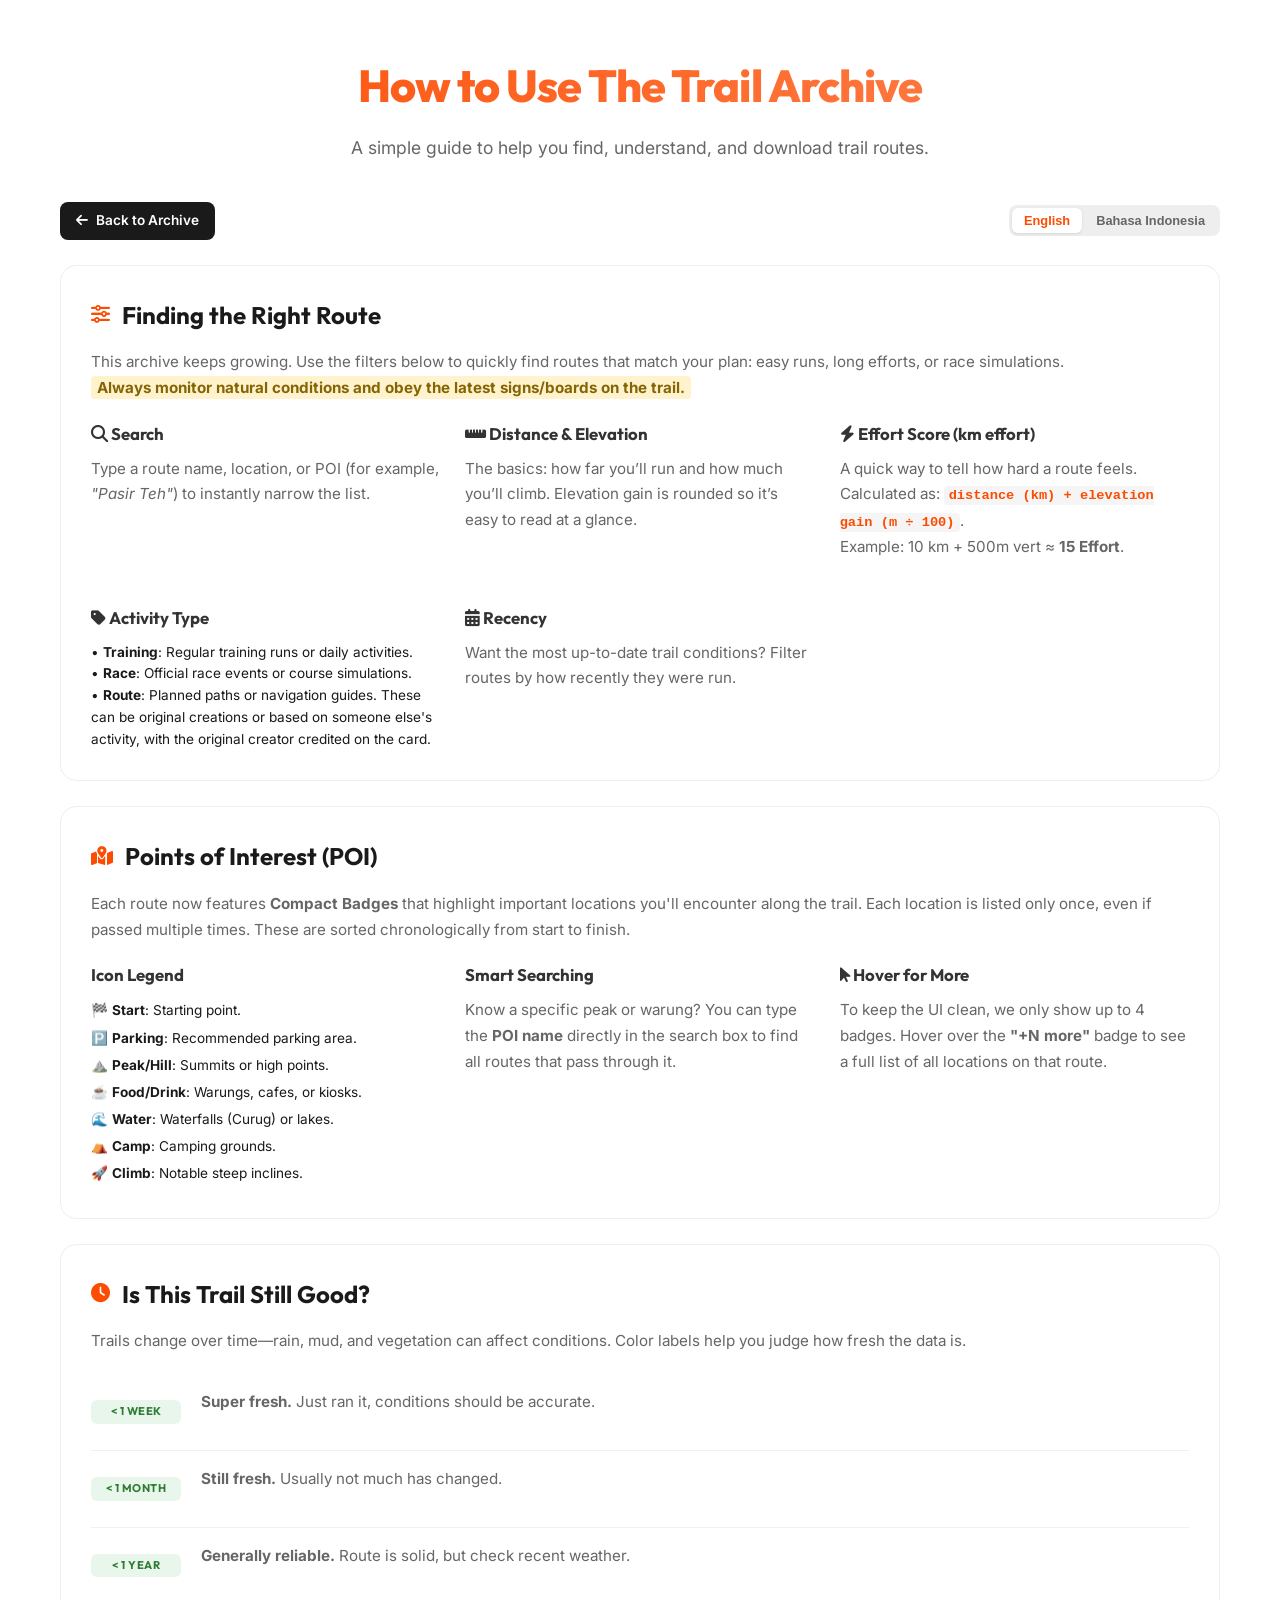
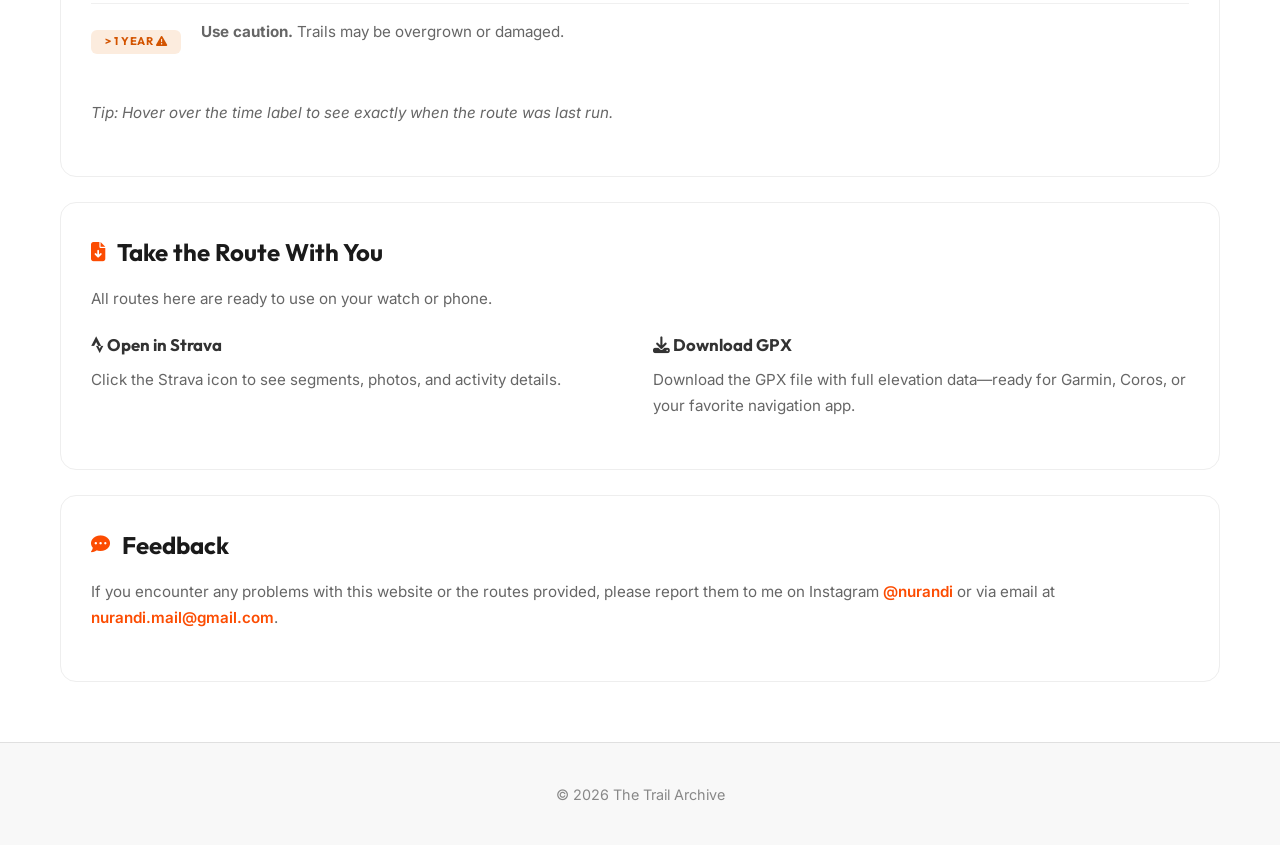
==== help.html @ 151edce0 "Docs: Clarify Route authorship and original creator credit in help guide" ====
<!DOCTYPE html>
<html>

<head>
    <meta charset="UTF-8">
    <meta name="viewport" content="width=device-width, initial-scale=1.0">
    <meta name="description" content="Help guide and documentation for The Trail Archive features">
    <title>Help Guide - The Trail Archive</title>
    <link rel="stylesheet" href="https://cdnjs.cloudflare.com/ajax/libs/font-awesome/6.5.1/css/all.min.css">
    <link rel="stylesheet" href="styles.css?v=1.4">
    <style>
        .help-section {
            background: white;
            border-radius: 16px;
            padding: 30px;
            margin-bottom: 25px;
            border: 1px solid var(--border-color);
        }

        .help-section h2 {
            font-family: 'Outfit', sans-serif;
            font-size: 1.5rem;
            margin-bottom: 15px;
            color: var(--text-main);
            display: flex;
            align-items: center;
            gap: 12px;
        }

        .help-section h2 i {
            color: var(--primary-color);
            font-size: 1.2rem;
        }

        .help-section p {
            margin-bottom: 20px;
            color: var(--text-muted);
            line-height: 1.7;
            font-size: 0.95rem;
        }

        .feature-grid {
            display: grid;
            grid-template-columns: repeat(auto-fit, minmax(280px, 1fr));
            gap: 25px;
            margin-top: 10px;
        }

        .feature-card {
            padding: 0;
            background: transparent;
            border: none;
        }

        .feature-card h3 {
            font-family: 'Outfit', sans-serif;
            font-size: 1.05rem;
            margin-bottom: 8px;
            color: #333;
            display: flex;
            align-items: center;
            gap: 8px;
        }

        /* Mobile specific adjustments */
        @media (max-width: 600px) {
            .help-section {
                padding: 20px;
                border-radius: 12px;
            }

            .help-section h2 {
                font-size: 1.3rem;
            }

            .feature-grid {
                grid-template-columns: 1fr;
                gap: 20px;
            }

            .feature-card {
                padding-bottom: 15px;
                border-bottom: 1px solid #f0f0f0;
            }

            .feature-card:last-child {
                border-bottom: none;
            }

            header h1 {
                font-size: 1.8rem;
            }
        }

        .help-nav {
            margin-bottom: 25px;
            display: flex;
            justify-content: space-between;
            align-items: center;
            flex-wrap: wrap;
            gap: 15px;
        }

        .btn-back {
            display: inline-flex;
            align-items: center;
            gap: 8px;
            padding: 8px 16px;
            background: var(--text-main);
            color: white;
            text-decoration: none;
            border-radius: 8px;
            font-weight: 600;
            font-size: 0.85rem;
            transition: var(--transition);
        }

        .btn-back:hover {
            transform: translateX(-3px);
            background: #000;
        }

        .lang-switcher {
            display: flex;
            background: #eee;
            padding: 3px;
            border-radius: 8px;
            gap: 2px;
        }

        .lang-btn {
            padding: 5px 12px;
            border: none;
            background: none;
            cursor: pointer;
            border-radius: 6px;
            font-weight: 600;
            font-size: 0.8rem;
            color: #666;
            transition: var(--transition);
        }

        .lang-btn.active {
            background: white;
            color: var(--primary-color);
            box-shadow: 0 1px 3px rgba(0, 0, 0, 0.1);
        }

        .time-bucket-list {
            list-style: none;
            margin-top: 10px;
        }

        .time-bucket-item {
            display: flex;
            align-items: flex-start;
            flex-direction: column;
            gap: 8px;
            padding: 15px 0;
            border-bottom: 1px solid #f0f0f0;
        }

        @media (min-width: 601px) {
            .time-bucket-item {
                flex-direction: row;
                align-items: center;
                gap: 20px;
            }
        }

        .time-bucket-item:last-child {
            border-bottom: none;
        }

        .bucket-pill {
            min-width: 90px;
            text-align: center;
            font-family: 'Outfit', sans-serif;
            font-weight: 700;
            font-size: 0.7rem;
            padding: 3px 10px;
            border-radius: 6px;
            text-transform: uppercase;
            letter-spacing: 0.5px;
        }

        .bucket-green {
            background-color: rgba(40, 167, 69, 0.1);
            color: #2e7d32;
        }

        .bucket-warning {
            background-color: rgba(230, 126, 34, 0.15);
            color: #d35400;
        }

        code {
            background: #f5f5f5;
            padding: 2px 5px;
            border-radius: 4px;
            font-family: monospace;
            font-weight: 600;
            color: var(--primary-color);
            font-size: 0.9em;
        }
    </style>
</head>

<body>
    <header>
        <div class="container">
            <h1 lang="en">How to Use The Trail Archive</h1>
            <h1 lang="id">Cara Menggunakan The Trail Archive</h1>
            <p lang="en">A simple guide to help you find, understand, and download trail routes.</p>
            <p lang="id">Panduan singkat buat cari, pahami, dan download rute trail.</p>
        </div>
    </header>

    <main class="container">
        <div class="help-nav">
            <a href="index.html" class="btn-back">
                <i class="fas fa-arrow-left"></i>
                <span lang="en">Back to Archive</span>
                <span lang="id">Kembali ke Arsip</span>
            </a>
            <div class="lang-switcher">
                <button class="lang-btn active" data-lang="en" onclick="setLang('en')">English</button>
                <button class="lang-btn" data-lang="id" onclick="setLang('id')">Bahasa Indonesia</button>
            </div>
        </div>

        <!-- Section 1: Filters -->
        <section class="help-section">
            <h2 lang="en"><i class="fas fa-sliders-h"></i> Finding the Right Route</h2>
            <h2 lang="id"><i class="fas fa-sliders-h"></i> Cari Rute yang Cocok</h2>
            <p lang="en">This archive keeps growing. Use the filters below to quickly find routes that match your plan:
                easy runs, long efforts, or race simulations. <br><span
                    style="background-color: #fff3cd; padding: 2px 6px; border-radius: 4px; color: #856404;"><strong>Always
                        monitor natural conditions and obey the latest signs/boards on the trail.</strong></span></p>
            <p lang="id">Koleksi rute di sini terus bertambah. Gunakan filter untuk menemukan rute yang sesuai, baik
                untuk lari santai, long run, atau simulasi lomba. <br><span
                    style="background-color: #fff3cd; padding: 2px 6px; border-radius: 4px; color: #856404;"><strong>Selalu
                        pantau kondisi alam dan patuhi petunjuk yang ada di rute (misal papan petunjuk,
                        dll).</strong></span></p>

            <div class="feature-grid">
                <div class="feature-card">
                    <h3 lang="en"><i class="fas fa-search"></i> Search</h3>
                    <h3 lang="id"><i class="fas fa-search"></i> Pencarian</h3>
                    <p lang="en">Type a route name, location, or POI (for example, <em>"Pasir Teh"</em>) to instantly
                        narrow the list.</p>
                    <p lang="id">Ketik nama rute, lokasi, atau POI (misalnya <em>"Pasir Teh"</em>) untuk langsung
                        menyaring hasil.</p>
                </div>
                <div class="feature-card">
                    <h3 lang="en"><i class="fas fa-ruler-horizontal"></i> Distance & Elevation</h3>
                    <h3 lang="id"><i class="fas fa-ruler-horizontal"></i> Jarak & Elevasi</h3>
                    <p lang="en">The basics: how far you’ll run and how much you’ll climb. Elevation gain is rounded so
                        it’s easy to read at a glance.</p>
                    <p lang="id">Info dasar: seberapa jauh dan seberapa nanjak. Angka elevasi dibulatkan supaya gampang
                        dibaca.</p>
                </div>
                <div class="feature-card">
                    <h3 lang="en"><i class="fas fa-bolt"></i> Effort Score (km effort)</h3>
                    <h3 lang="id"><i class="fas fa-bolt"></i> Effort Score (km effort)</h3>
                    <p lang="en">A quick way to tell how hard a route feels. Calculated as:
                        <code>distance (km) + elevation gain (m ÷ 100)</code>.<br>Example: 10 km + 500m vert ≈
                        <strong>15 Effort</strong>.
                    </p>
                    <p lang="id">Cara cepat buat tahu seberapa berat rutenya. Dihitung dengan rumus:
                        <code>jarak (km) + (total elevasi meter ÷ 100)</code>.<br>Contoh: 10 km + 500m vert ≈ <strong>15
                            Effort</strong>.
                    </p>
                </div>
                <div class="feature-card">
                    <h3 lang="en"><i class="fas fa-tag"></i> Activity Type</h3>
                    <h3 lang="id"><i class="fas fa-tag"></i> Jenis Aktivitas</h3>
                    <div lang="en" style="font-size: 0.85rem; margin-top: 10px; line-height: 1.6;">
                        • <strong>Training</strong>: Regular training runs or daily activities.<br>
                        • <strong>Race</strong>: Official race events or course simulations.<br>
                        • <strong>Route</strong>: Planned paths or navigation guides. These can be original creations or
                        based on someone else's activity, with the original creator credited on the card.
                    </div>
                    <div lang="id" style="font-size: 0.85rem; margin-top: 10px; line-height: 1.6;">
                        • <strong>Training</strong>: Latihan rutin atau aktivitas lari harian.<br>
                        • <strong>Race</strong>: Acara lomba resmi atau simulasi jalur lomba.<br>
                        • <strong>Route</strong>: Rencana jalur atau panduan navigasi. Bisa buatan sendiri atau
                        berdasarkan aktivitas orang lain; nama pembuat aslinya akan dicantumkan pada kartu rute.
                    </div>
                </div>
                <div class="feature-card">
                    <h3 lang="en"><i class="fas fa-calendar-alt"></i> Recency</h3>
                    <h3 lang="id"><i class="fas fa-calendar-alt"></i> Update Terakhir</h3>
                    <p lang="en">Want the most up-to-date trail conditions? Filter routes by how recently they were run.
                    </p>
                    <p lang="id">Mau kondisi trail paling update? Filter berdasarkan kapan rute dibuat atau terakhir
                        dilewati.</p>
                </div>
            </div>
        </section>

        <!-- Section 2: POIs -->
        <section class="help-section">
            <h2 lang="en"><i class="fas fa-map-marked-alt"></i> Points of Interest (POI)</h2>
            <h2 lang="id"><i class="fas fa-map-marked-alt"></i> Titik Menarik (POI)</h2>
            <p lang="en">Each route now features <strong>Compact Badges</strong> that highlight important locations
                you'll encounter along the trail. Each location is listed only once, even if passed multiple times.
                These are sorted chronologically from start to finish.</p>
            <p lang="id">Setiap rute kini dilengkapi dengan <strong>Badge</strong> yang menandai lokasi penting di
                sepanjang jalur. Setiap tempat hanya ditulis satu kali meskipun dilewati berkali-kali. Urutannya
                disesuaikan dengan kapan kamu pertama kali melewatinya (dari start sampai finish).</p>

            <div class="feature-grid">
                <div class="feature-card">
                    <h3 lang="en">Icon Legend</h3>
                    <h3 lang="id">Legenda Ikon</h3>
                    <div lang="en" style="font-size: 0.85rem; line-height: 2;">
                        🏁 <strong>Start</strong>: Starting point.<br>
                        🅿️ <strong>Parking</strong>: Recommended parking area.<br>
                        ⛰️ <strong>Peak/Hill</strong>: Summits or high points.<br>
                        ☕ <strong>Food/Drink</strong>: Warungs, cafes, or kiosks.<br>
                        🌊 <strong>Water</strong>: Waterfalls (Curug) or lakes.<br>
                        ⛺ <strong>Camp</strong>: Camping grounds.<br>
                        🚀 <strong>Climb</strong>: Notable steep inclines.
                    </div>
                    <div lang="id" style="font-size: 0.85rem; line-height: 2;">
                        🏁 <strong>Start</strong>: Titik awal jalan.<br>
                        🅿️ <strong>Parkir</strong>: Area parkir yang direkomendasikan.<br>
                        ⛰️ <strong>Puncak, bukit, pasir</strong>: Titik-titik ketinggian.<br>
                        ☕ <strong>Tempat makan/minum</strong>: Warung, kafe, atau kios.<br>
                        🌊 <strong>Air</strong>: Curug (air terjun) atau danau.<br>
                        ⛺ <strong>Camp</strong>: Area berkemah.<br>
                        🚀 <strong>Tanjakan</strong>: Area tanjakan yang cukup terjal.
                    </div>
                </div>
                <div class="feature-card">
                    <h3 lang="en">Smart Searching</h3>
                    <h3 lang="id">Pencarian Pintar</h3>
                    <p lang="en">Know a specific peak or warung? You can type the <strong>POI name</strong> directly in
                        the search box to find all routes that pass through it.</p>
                    <p lang="id">Punya tempat favorit? Kamu bisa ketik <strong>nama POI</strong> langsung di kotak
                        pencarian untuk menemukan semua rute yang melewatinya.</p>
                </div>
                <div class="feature-card">
                    <h3 lang="en"><i class="fas fa-mouse-pointer"></i> Hover for More</h3>
                    <h3 lang="id"><i class="fas fa-mouse-pointer"></i> Arahkan Kursor</h3>
                    <p lang="en">To keep the UI clean, we only show up to 4 badges. Hover over the <strong>"+N
                            more"</strong> badge to see a full list of all locations on that route.</p>
                    <p lang="id">Biar rapi, kami hanya menampilkan maksimal 4 badge. Arahkan kursor ke badge <strong>"+N
                            lebih"</strong> untuk melihat daftar lengkap semua lokasi di rute tersebut.</p>
                </div>
            </div>
        </section>
        <!-- Section 3: Labels -->
        <section class="help-section">
            <h2 lang="en"><i class="fas fa-clock"></i> Is This Trail Still Good?</h2>
            <h2 lang="id"><i class="fas fa-clock"></i> Rute Masih Layak?</h2>
            <p lang="en">Trails change over time—rain, mud, and vegetation can affect conditions. Color labels help
                you
                judge how fresh the data is.</p>
            <p lang="id">Kondisi trail bisa berubah karena hujan, lumpur, atau vegetasi. Label warna membantu
                menunjukkan seberapa baru data rute.</p>

            <div class="time-bucket-list">
                <div class="time-bucket-item">
                    <span class="bucket-pill bucket-green" lang="en">&lt; 1 Week</span>
                    <span class="bucket-pill bucket-green" lang="id">&lt; 1 Minggu</span>
                    <p lang="en"><strong>Super fresh.</strong> Just ran it, conditions should be accurate.</p>
                    <p lang="id"><strong>Super fresh.</strong> Baru dijalankan, kondisi masih akurat.</p>
                </div>
                <div class="time-bucket-item">
                    <span class="bucket-pill bucket-green" lang="en">&lt; 1 Month</span>
                    <span class="bucket-pill bucket-green" lang="id">&lt; 1 Bulan</span>
                    <p lang="en"><strong>Still fresh.</strong> Usually not much has changed.</p>
                    <p lang="id"><strong>Masih oke.</strong> Biasanya belum banyak berubah.</p>
                </div>
                <div class="time-bucket-item">
                    <span class="bucket-pill bucket-green" lang="en">&lt; 1 Year</span>
                    <span class="bucket-pill bucket-green" lang="id">&lt; 1 Tahun</span>
                    <p lang="en"><strong>Generally reliable.</strong> Route is solid, but check recent weather.</p>
                    <p lang="id"><strong>Umumnya aman.</strong> Jalur masih jelas, tapi tetap cek cuaca terakhir.
                    </p>
                </div>
                <div class="time-bucket-item">
                    <span class="bucket-pill bucket-warning" lang="en">&gt; 1 Year <i
                            class="fas fa-exclamation-triangle"></i></span>
                    <span class="bucket-pill bucket-warning" lang="id">&gt; 1 Tahun <i
                            class="fas fa-exclamation-triangle"></i></span>
                    <p lang="en"><strong>Use caution.</strong> Trails may be overgrown or damaged.</p>
                    <p lang="id"><strong>Perlu ekstra hati-hati.</strong> Jalur bisa tertutup atau rusak.</p>
                </div>
            </div>
            <p style="margin-top: 20px;">
                <em lang="en">Tip: Hover over the time label to see exactly when the route was last run.</em>
                <em lang="id">Tips: Arahkan kursor ke label waktu untuk melihat tanggal pastinya.</em>
            </p>
        </section>

        <!-- Section 4: Downloads -->
        <section class="help-section">
            <h2 lang="en"><i class="fas fa-file-download"></i> Take the Route With You</h2>
            <h2 lang="id"><i class="fas fa-file-download"></i> Download Rutenya</h2>
            <p lang="en">All routes here are ready to use on your watch or phone.</p>
            <p lang="id">Semua rute di sini siap digunakan.</p>
            <div class="feature-grid">
                <div class="feature-card">
                    <h3 lang="en"><i class="fab fa-strava"></i> Open in Strava</h3>
                    <h3 lang="id"><i class="fab fa-strava"></i> Buka di Strava</h3>
                    <p lang="en">Click the Strava icon to see segments, photos, and activity details.</p>
                    <p lang="id">Klik ikon Strava untuk melihat segmen, foto, dan detail aktivitas.</p>
                </div>
                <div class="feature-card">
                    <h3 lang="en"><i class="fas fa-download"></i> Download GPX</h3>
                    <h3 lang="id"><i class="fas fa-download"></i> Download GPX</h3>
                    <p lang="en">Download the GPX file with full elevation data—ready for Garmin, Coros, or your
                        favorite navigation app.</p>
                    <p lang="id">Unduh file GPX lengkap dengan data elevasi—siap dipakai di Garmin, Coros, atau
                        aplikasi
                        navigasi favorit.</p>
                </div>
            </div>
        </section>
        <!-- Section 5: Feedback -->
        <section class="help-section">
            <h2 lang="en"><i class="fas fa-comment-dots"></i> Feedback</h2>
            <h2 lang="id"><i class="fas fa-comment-dots"></i> Masukan</h2>
            <p lang="en">If you encounter any problems with this website or the routes provided, please report them
                to
                me on Instagram <a href="https://instagram.com/nurandi" target="_blank"
                    style="color: var(--primary-color); text-decoration: none; font-weight: 600;">@nurandi</a> or
                via
                email at <a href="mailto:nurandi.mail@gmail.com"
                    style="color: var(--primary-color); text-decoration: none; font-weight: 600;">nurandi.mail@gmail.com</a>.
            </p>
            <p lang="id">Jika Anda menemukan masalah dengan situs web ini atau rute yang disediakan, silakan
                laporkan ke
                saya di Instagram <a href="https://instagram.com/nurandi" target="_blank"
                    style="color: var(--primary-color); text-decoration: none; font-weight: 600;">@nurandi</a> atau
                melalui email di <a href="mailto:nurandi.mail@gmail.com"
                    style="color: var(--primary-color); text-decoration: none; font-weight: 600;">nurandi.mail@gmail.com</a>.
            </p>
        </section>
    </main>

    <footer style="text-align: center; padding: 40px; color: #888; font-size: 0.9rem;">
        &copy; 2026 The Trail Archive
    </footer>

    <script>
        function setLang(lang) {
            // Force default to english if lang is not recognized
            if (lang !== 'id' && lang !== 'en') {
                lang = 'en';
            }
            console.log('Setting language to:', lang);

            // Update buttons
            document.querySelectorAll('.lang-btn').forEach(btn => {
                btn.classList.remove('active');
                if (btn.getAttribute('data-lang') === lang) {
                    btn.classList.add('active');
                }
            });

            // Update content visibility
            document.querySelectorAll('[lang]').forEach(el => {
                // Skip the root html tag
                if (el.tagName.toLowerCase() === 'html') return;

                const elLang = el.getAttribute('lang');
                const isMatch = elLang === lang;

                if (el.tagName === 'SPAN' || el.tagName === 'EM' || el.tagName === 'I') {
                    el.style.display = isMatch ? 'inline' : 'none';
                } else if (el.tagName === 'H2') {
                    el.style.display = isMatch ? 'flex' : 'none';
                } else {
                    el.style.display = isMatch ? 'block' : 'none';
                }
            });

            localStorage.setItem('trail_lang', lang);
        }

        document.addEventListener('DOMContentLoaded', () => {
            const savedLang = localStorage.getItem('trail_lang') || 'en';
            setLang(savedLang);
        });
    </script>
</body>

</html>
---- styles.css ----
@import url('https://fonts.googleapis.com/css2?family=Inter:wght@400;500;600&family=Outfit:wght@600;700;800&display=swap');

:root {
    --primary-color: #fc4c02;
    /* Strava Orange */
    --primary-gradient: linear-gradient(135deg, #fc4c02 0%, #ff8552 100%);
    --bg-color: #f8f9fa;
    --card-bg: #ffffff;
    --text-main: #1a1a1a;
    --text-muted: #666666;
    --border-color: #eeeeee;
    --shadow-sm: 0 2px 8px rgba(0, 0, 0, 0.05);
    --shadow-md: 0 10px 30px rgba(0, 0, 0, 0.08);
    --transition: all 0.3s cubic-bezier(0.4, 0, 0.2, 1);
}

/* Reset and Base Styles */
* {
    margin: 0;
    padding: 0;
    box-sizing: border-box;
}

body {
    font-family: 'Inter', -apple-system, BlinkMacSystemFont, 'Segoe UI', Roboto, sans-serif;
    line-height: 1.6;
    color: var(--text-main);
    background-color: #ffffff;
}

.container {
    max-width: 1200px;
    margin: 0 auto;
    padding: 0 20px;
}

/* Header */
header {
    background: #ffffff;
    padding: 50px 0 40px;
    text-align: center;
}

.logo-wrapper {
    margin-bottom: 20px;
    display: flex;
    justify-content: center;
}

#athlete-avatar {
    width: 90px;
    height: 90px;
    border-radius: 50%;
    object-fit: cover;
    border: 3px solid #fff;
    box-shadow: 0 4px 15px rgba(0, 0, 0, 0.1);
    transition: var(--transition);
    background-color: #f0f0f0;
}

#athlete-avatar:hover {
    transform: scale(1.05);
    box-shadow: 0 6px 20px rgba(252, 76, 2, 0.2);
    border-color: var(--primary-color);
}

header h1 {
    font-family: 'Outfit', sans-serif;
    font-size: 2.8rem;
    font-weight: 800;
    margin-bottom: 12px;
    letter-spacing: -0.02em;
    background: var(--primary-gradient);
    -webkit-background-clip: text;
    background-clip: text;
    -webkit-text-fill-color: transparent;
}

header p {
    color: var(--text-muted);
    font-size: 1.1rem;
    max-width: 600px;
    margin: 0 auto;
}

.last-update {
    font-size: 0.85rem;
    margin-top: 10px;
    opacity: 0.7;
    font-weight: 500;
}

.header-links {
    margin-top: 15px;
}

.help-link {
    color: var(--primary-color);
    text-decoration: none;
    font-weight: 600;
    font-size: 0.95rem;
    transition: var(--transition);
    display: inline-flex;
    align-items: center;
    gap: 6px;
}

.help-link:hover {
    opacity: 0.8;
}

/* Main Content */
main {
    padding: 40px 20px;
    min-height: 60vh;
}

/* Filters Toggle */
.filters-header {
    display: flex;
    justify-content: center;
    margin-bottom: 25px;
}

.btn-toggle {
    display: flex;
    align-items: center;
    gap: 12px;
    padding: 10px 22px;
    background-color: #f6f6f6;
    border: 1.5px solid transparent;
    border-radius: 50px;
    /* Pill shape */
    color: var(--text-main);
    font-weight: 600;
    font-size: 0.85rem;
    cursor: pointer;
    transition: var(--transition);
    box-shadow: 0 2px 10px rgba(0, 0, 0, 0.03);
}

.btn-toggle:hover {
    background-color: #eee;
    transform: translateY(-2px);
    box-shadow: 0 4px 12px rgba(0, 0, 0, 0.08);
}

.btn-toggle.active {
    background: var(--primary-gradient);
    color: #fff;
    box-shadow: 0 4px 15px rgba(252, 76, 2, 0.3);
}

.btn-toggle .icon {
    font-size: 0.9rem;
}

.btn-toggle .arrow {
    font-size: 0.6rem;
    margin-left: 2px;
    transition: transform 0.4s cubic-bezier(0.4, 0, 0.2, 1);
    opacity: 0.8;
}

.btn-toggle.active .arrow {
    transform: rotate(180deg);
}

.filters-wrapper {
    overflow: hidden;
    max-height: 500px;
    transition: max-height 0.4s cubic-bezier(0.4, 0, 0.2, 1), opacity 0.3s ease, margin 0.3s ease;
    opacity: 1;
}

.filters-wrapper.collapsed {
    max-height: 0;
    opacity: 0;
    margin-bottom: 0;
    pointer-events: none;
}

/* Controls Bar */
.controls-bar {
    display: flex;
    flex-wrap: wrap;
    gap: 20px;
    margin-bottom: 30px;
    padding: 25px;
    background-color: #f6f6f6;
    border-radius: 12px;
    align-items: center;
}

.control-group {
    display: flex;
    flex-direction: column;
    gap: 6px;
    flex: 1;
    min-width: 120px;
}

.control-group.search-group {
    flex: 1.6;
    min-width: 200px;
}

.control-group label {
    font-size: 0.8rem;
    font-weight: 700;
    color: #666;
    letter-spacing: 0.5px;
    text-transform: uppercase;
}

.control-group select,
.control-group input[type="text"] {
    padding: 8px 12px;
    border: 1px solid #ddd;
    border-radius: 8px;
    font-size: 0.85rem;
    color: var(--text-main);
    background-color: #fff;
    cursor: pointer;
    transition: var(--transition);
}

.control-group input[type="text"] {
    cursor: text;
}

.control-group select:hover,
.control-group input[type="text"]:hover {
    border-color: var(--primary-color);
}

.control-group select:focus,
.control-group input[type="text"]:focus {
    border-color: var(--primary-color);
    outline: none;
    box-shadow: 0 0 0 3px rgba(252, 76, 2, 0.1);
}

/* Routes Grid */
.routes-grid {
    display: grid;
    grid-template-columns: repeat(3, 1fr);
    gap: 30px;
    margin-top: 20px;
}

/* Route Card */
.route-card {
    background-color: var(--card-bg);
    border-radius: 16px;
    border: 1px solid var(--border-color);
    overflow: hidden;
    display: flex;
    flex-direction: column;
    transition: var(--transition);
    box-shadow: var(--shadow-sm);
}

.route-card:hover {
    transform: translateY(-8px);
    box-shadow: var(--shadow-md);
    border-color: rgba(252, 76, 2, 0.2);
    z-index: 10;
}



.route-card img {
    width: 100%;
    height: auto;
    aspect-ratio: 3/2;
    object-fit: cover;
    display: block;
    transition: var(--transition);
}

.route-card:hover img {
    transform: scale(1.05);
}

/* Card Badges */
.card-image-wrapper {
    position: relative;
    width: 100%;
    overflow: hidden;
    /* Clip image here instead of card level */
    border-top-left-radius: 16px;
    border-top-right-radius: 16px;
}

.badge-overlay {
    position: absolute;
    padding: 6px 10px;
    border-radius: 8px;
    font-size: 0.7rem;
    font-weight: 700;
    color: white;
    box-shadow: 0 4px 12px rgba(0, 0, 0, 0.15);
    backdrop-filter: blur(8px);
    -webkit-backdrop-filter: blur(8px);
    z-index: 10;
    pointer-events: none;
    text-transform: uppercase;
    letter-spacing: 0.05em;
    border: 1px solid rgba(255, 255, 255, 0.1);
}



.badge-race {
    top: 12px;
    right: 12px;
    background: linear-gradient(135deg, rgba(227, 73, 53, 0.9) 0%, rgba(252, 76, 2, 0.9) 100%);
}

.route-info {
    padding: 20px;
    display: flex;
    flex-direction: column;
    flex: 1;
}

.route-location {
    display: flex;
    align-items: center;
    justify-content: space-between;
    font-size: 0.75rem;
    color: var(--text-muted);
    margin-bottom: 8px;
    font-weight: 600;
}

.loc-left {
    display: flex;
    align-items: center;
    gap: 6px;
}

.loc-left i {
    font-size: 0.7rem;
    color: var(--primary-color);
    opacity: 0.8;
}

.route-date {
    font-family: 'Outfit', sans-serif;
    font-weight: 600;
    font-size: 0.72rem;
    /* Slightly smaller for the pill look */
    letter-spacing: 0.3px;
    cursor: help;
    padding: 3px 8px;
    border-radius: 6px;
    display: inline-flex;
    align-items: center;
    gap: 4px;
}

/* Green Shading for Recent Activities */
.route-date.fresh,
.route-date.active,
.route-date.stable {
    background-color: rgba(40, 167, 69, 0.1);
    /* Soft Green */
    color: #218838;
    /* Dark Green */
}

.route-date.legacy {
    background-color: rgba(230, 126, 34, 0.15);
    /* Soft Amber Warning */
    color: #d35400;
    /* Darker Amber Text */
    padding: 3px 8px;
    border-radius: 6px;
    display: inline-flex;
    align-items: center;
    gap: 4px;
}

.warning-icon {
    font-size: 0.7rem;
    color: #e67e22;
}

.route-info h3 {
    font-family: 'Outfit', sans-serif;
    font-size: 1.15rem;
    font-weight: 700;
    margin-bottom: 12px;
    color: #1a1a1a;
    /* Truncate to a single line with ellipsis */
    display: -webkit-box;
    -webkit-line-clamp: 1;
    line-clamp: 1;
    -webkit-box-orient: vertical;
    overflow: hidden;
    text-overflow: ellipsis;
    min-height: 1.5rem;
}

.creator-badge {
    background-color: #f0f0f0;
    color: #666;
    font-size: 0.75rem;
    font-weight: 600;
    text-transform: uppercase;
    padding: 2px 6px;
    border-radius: 4px;
    margin-right: 6px;
    letter-spacing: 0.5px;
    vertical-align: middle;
    border: 1px solid rgba(0, 0, 0, 0.05);
    display: inline-block;
    cursor: help;
}


.route-stats {
    display: grid;
    grid-template-columns: 1fr 1fr 1fr;
    gap: 10px;
    margin-bottom: 5px;
    padding-bottom: 15px;
}

.stat {
    text-align: center;
}

.stat-label {
    font-size: 0.75rem;
    color: #888;
    text-transform: uppercase;
    letter-spacing: 0.5px;
}

.stat-value {
    font-size: 1.1rem;
    font-weight: 600;
    color: #333;
    margin-top: 5px;
}

/* POI Styles */
.poi-section {
    display: flex;
    flex-wrap: wrap;
    gap: 6px;
    row-gap: 8px;
    margin-bottom: 12px;
    height: 60px;
    /* Precise height for 2 lines on desktop */
    overflow: hidden;
    align-content: flex-start;
}

/* POI Overflow Styling */
.poi-badge.more {
    display: inline-flex !important;
}

/* On mobile, allow POIs to wrap but limit to 3 lines max */
@media (max-width: 600px) {
    .poi-section {
        height: auto;
        max-height: 90px;
        /* Precise limit for 3 lines on mobile */
        overflow: hidden;
        min-height: 32px;
    }
}

.poi-badge {
    font-size: 0.75rem;
    padding: 2px 8px;
    border-radius: 12px;
    background: #f5f5f5;
    color: #444;
    border: 1px solid #eee;
    display: inline-flex;
    align-items: center;
    gap: 4px;
    white-space: nowrap;
    cursor: default;
}

.poi-badge.start,
.poi-badge.parking {
    background: #e8f5e9;
    color: #2e7d32;
    border-color: #c8e6c9;
}

.poi-badge.hill,
.poi-badge.mountain {
    background: #e3f2fd;
    color: #1565c0;
    border-color: #bbdefb;
}

.poi-badge.warung {
    background: #fff8e1;
    color: #f57f17;
    border-color: #ffecb3;
}

.poi-badge.curug,
.poi-badge.lake {
    background: #e0f7fa;
    color: #00838f;
    border-color: #b2ebf2;
}

.poi-badge.more {
    background: #eee;
    color: #666;
    font-weight: 500;
    font-size: 0.7rem;
}

.poi-name {
    max-width: 85px;
    overflow: hidden;
    text-overflow: ellipsis;
}

.route-actions {
    display: flex;
    justify-content: space-between;
    align-items: center;
    margin-top: auto;
    padding-top: 15px;
    border-top: 1px solid #f0f0f0;
}

.action-buttons {
    display: flex;
    gap: 8px;
}

.route-type-badge {
    font-size: 0.7rem;
    font-weight: 800;
    text-transform: uppercase;
    letter-spacing: 0.05em;
    padding: 4px 10px;
    border-radius: 6px;
    background-color: #f0f0f0;
    color: #888;
}

.route-type-badge.race {
    background-color: rgba(252, 76, 2, 0.1);
    color: #fc4c02;
}

.route-type-badge.train,
.route-type-badge.training {
    background-color: rgba(0, 123, 255, 0.1);
    color: #007bff;
}

.route-type-badge.route {
    background-color: rgba(111, 66, 193, 0.1);
    color: #6f42c1;
}

.btn-action {
    position: relative;
    width: 44px;
    height: 44px;
    border-radius: 12px;
    display: flex;
    align-items: center;
    justify-content: center;
    border: 1.5px solid transparent;
    background-color: #f6f6f6;
    color: var(--text-main);
    cursor: pointer;
    transition: var(--transition);
    text-decoration: none;
}

.btn-action i {
    font-size: 1.3rem;
    display: block;
}

.btn-action:hover {
    background-color: #eee;
    transform: translateY(-2px);
}

.btn-action.strava {
    color: #fc4c02;
    /* Strava Orange */
    background-color: rgba(252, 76, 2, 0.05);
}

.btn-action.strava:hover {
    background-color: rgba(252, 76, 2, 0.1);
    border-color: rgba(252, 76, 2, 0.2);
}

.btn-action.primary {
    background: var(--primary-gradient);
    color: white;
    box-shadow: 0 4px 12px rgba(252, 76, 2, 0.15);
}

.btn-action.primary:hover {
    box-shadow: 0 6px 15px rgba(252, 76, 2, 0.25);
    opacity: 0.95;
}

/* Loading State */
.loading {
    text-align: center;
    padding: 60px 20px;
    color: #888;
    grid-column: 1 / -1;
}

/* Footer */
footer {
    background-color: #f8f8f8;
    border-top: 1px solid #e0e0e0;
    padding: 30px 0;
    text-align: center;
    margin-top: 60px;
}

footer p {
    color: var(--text-muted);
    font-size: 0.9rem;
    margin: 5px 0;
}

footer a {
    color: var(--primary-color);
    text-decoration: none;
    font-weight: 600;
    transition: var(--transition);
}

footer a:hover {
    color: #ff8552;
    text-decoration: underline;
}

.attribution {
    margin-top: 15px;
    font-weight: 600;
}

.attribution a {
    color: var(--primary-color) !important;
}

/* Pagination */
.pagination {
    display: flex;
    justify-content: center;
    align-items: center;
    margin-top: 40px;
    gap: 5px;
}

.page-btn {
    padding: 8px 12px;
    border: 1px solid #ddd;
    background-color: #fff;
    color: #333;
    cursor: pointer;
    border-radius: 4px;
    font-size: 0.9rem;
    transition: all 0.2s;
}

.page-btn:hover:not(:disabled) {
    background-color: #f0f0f0;
    border-color: #ccc;
}

.page-btn.active {
    background-color: #333;
    color: #fff;
    border-color: #333;
}

.page-btn:disabled {
    color: #ccc;
    cursor: default;
    border-color: #eee;
}

/* Modal */
.modal {
    display: none;
    position: fixed;
    z-index: 1000;
    left: 0;
    top: 0;
    width: 100%;
    height: 100%;
    background-color: rgba(0, 0, 0, 0.5);
    backdrop-filter: blur(2px);
    overflow-y: auto;
}

.modal-content {
    background-color: #ffffff;
    margin: 20px auto;
    padding: 20px 25px;
    border: none;
    width: 95%;
    max-width: 500px;
    border-radius: 20px;
    box-shadow: 0 20px 60px rgba(0, 0, 0, 0.15);
    position: relative;
    max-height: calc(100vh - 40px);
    display: flex;
    flex-direction: column;
}

.close {
    color: #aaa;
    float: right;
    font-size: 28px;
    font-weight: bold;
    cursor: pointer;
    line-height: 20px;
}

.close:hover,
.close:focus {
    color: black;
    text-decoration: none;
    cursor: pointer;
}

.modal-content h2 {
    margin-bottom: 10px;
    font-size: 1.5rem;
    color: #333;
}

.toc-text {
    margin-bottom: 10px;
    padding: 15px;
    background-color: #f9f9f9;
    border: 1px solid #eee;
    border-radius: 12px;
    font-size: 0.9rem;
    color: #555;
    line-height: 1.6;
    max-height: 180px;
    overflow-y: auto;
}

/* Custom Scrollbar for Modal Text */
.toc-text::-webkit-scrollbar {
    width: 6px;
}

.toc-text::-webkit-scrollbar-track {
    background: #f1f1f1;
    border-radius: 10px;
}

.toc-text::-webkit-scrollbar-thumb {
    background: #ccc;
    border-radius: 10px;
}

.toc-text::-webkit-scrollbar-thumb:hover {
    background: var(--primary-color);
}

.toc-text p {
    margin-bottom: 12px;
}

.toc-text p:last-child {
    margin-bottom: 0;
}

.toc-text a {
    color: var(--primary-color);
    text-decoration: none;
    font-weight: 600;
}

.toc-text a:hover {
    text-decoration: underline;
}

.toc-text ul {
    margin-left: 20px;
    margin-top: 10px;
}

.toc-agreement {
    margin: 10px 0 20px 0;
    display: flex;
    align-items: center;
    gap: 12px;
    padding: 10px 15px;
    background-color: #fbfbfb;
    border-radius: 12px;
}

.toc-agreement input[type="checkbox"] {
    width: 20px;
    height: 20px;
    cursor: pointer;
    accent-color: var(--primary-color);
}

.toc-agreement label {
    font-size: 0.95rem;
    cursor: pointer;
    font-weight: 600;
    color: var(--text-main);
}

.modal-actions {
    display: flex;
    justify-content: flex-end;
    gap: 12px;
    margin-top: 10px;
}

.btn {
    padding: 12px 28px;
    border-radius: 50px;
    font-size: 0.95rem;
    font-weight: 600;
    cursor: pointer;
    transition: var(--transition);
    border: 1.5px solid transparent;
    font-family: inherit;
}

.btn-primary {
    background: var(--primary-gradient);
    color: white;
    box-shadow: 0 4px 15px rgba(252, 76, 2, 0.2);
}

.btn-primary:hover:not(:disabled) {
    transform: translateY(-2px);
    box-shadow: 0 6px 20px rgba(252, 76, 2, 0.3);
}

.btn:not(.btn-primary) {
    background-color: #f6f6f6;
    color: var(--text-main);
}

.btn:not(.btn-primary):hover:not(:disabled) {
    background-color: #eee;
    transform: translateY(-2px);
}

.btn:disabled {
    opacity: 0.5;
    cursor: not-allowed;
    filter: grayscale(0.5);
}

.alert-warning {
    background-color: #fff3cd;
    color: #856404;
    border: 1px solid #ffeeba;
    padding: 10px;
    margin-bottom: 10px;
    border-radius: 4px;
    font-size: 0.95rem;
    font-weight: 500;
    line-height: 1.4;
}

/* Responsive Design */
@media (max-width: 900px) {
    .routes-grid {
        grid-template-columns: repeat(2, 1fr);
        gap: 20px;
    }
}

@media (max-width: 600px) {
    .routes-grid {
        grid-template-columns: 1fr;
        gap: 20px;
    }

    header h1 {
        font-size: 1.5rem;
    }

    .filters-header {
        justify-content: center;
    }

    .controls-bar {
        padding: 15px;
        gap: 15px;
    }

    .control-group {
        min-width: 100%;
        /* Stack on small screens */
    }
}

/* Mobile-Friendly Custom Tooltips */
.custom-tooltip {
    position: fixed;
    z-index: 10000;
    padding: 10px 16px;
    background: rgba(26, 26, 26, 0.95);
    color: white;
    border-radius: 12px;
    font-size: 0.85rem;
    font-weight: 500;
    pointer-events: none;
    opacity: 0;
    transform: translateY(8px) scale(0.95);
    transition: opacity 0.2s cubic-bezier(0.4, 0, 0.2, 1), transform 0.2s cubic-bezier(0.4, 0, 0.2, 1);
    box-shadow: 0 10px 40px rgba(0, 0, 0, 0.3);
    backdrop-filter: blur(10px);
    -webkit-backdrop-filter: blur(10px);
    max-width: 250px;
    text-align: center;
    line-height: 1.4;
    border: 1px solid rgba(255, 255, 255, 0.1);
}

.custom-tooltip.visible {
    opacity: 1;
    transform: translateY(0) scale(1);
}

.has-tooltip {
    cursor: help;
}

.has-tooltip:active {
    transform: scale(0.98);
}
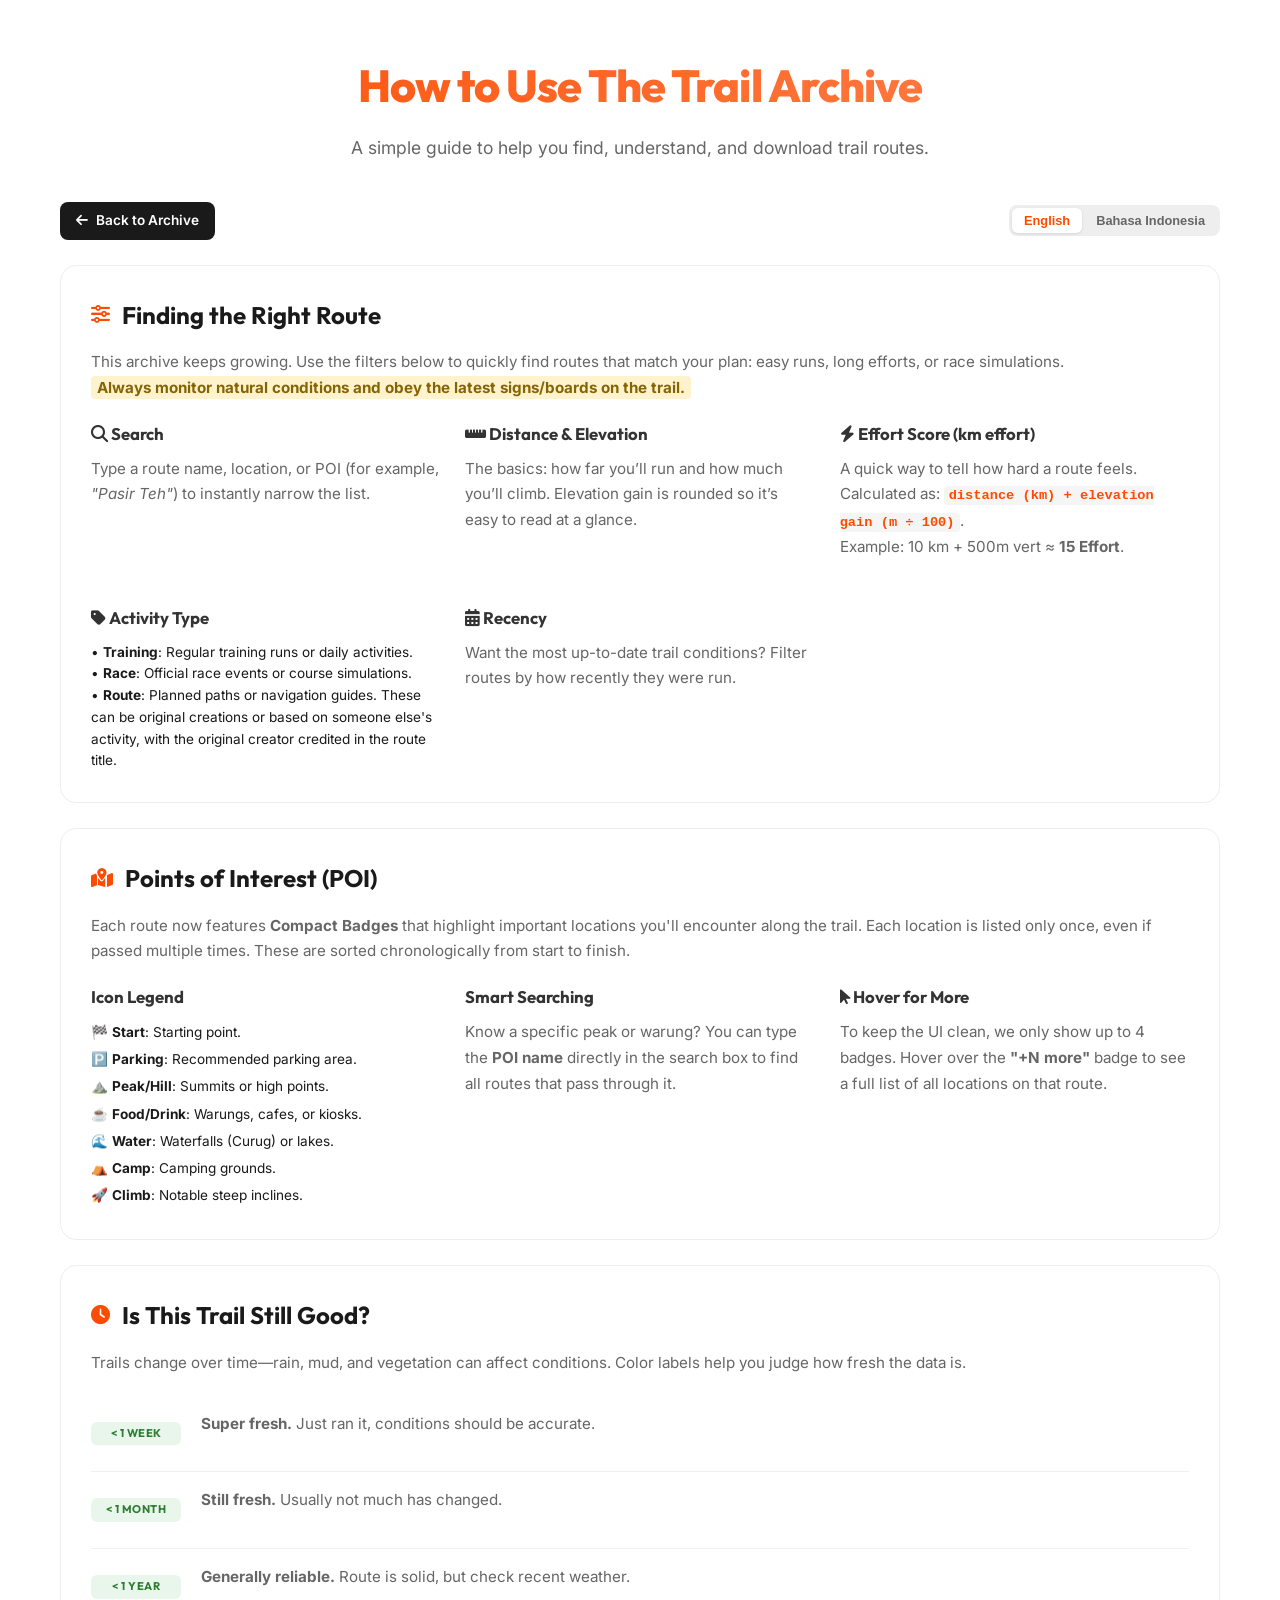
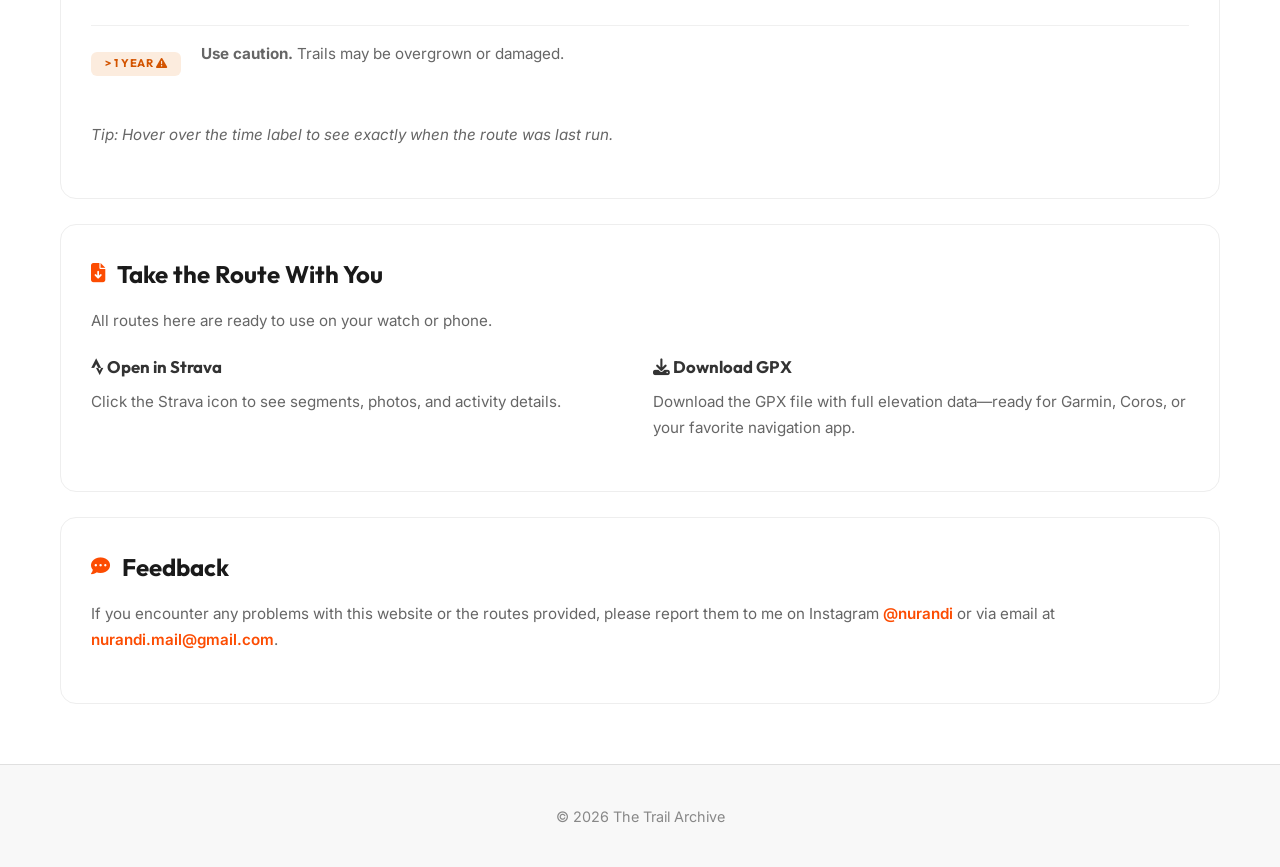
==== commit aa6e03cd: "Docs: Refine Indonesian translation for Route type description" ====
--- a/help.html
+++ b/help.html
@@ -279,13 +279,13 @@
                         • <strong>Training</strong>: Regular training runs or daily activities.<br>
                         • <strong>Race</strong>: Official race events or course simulations.<br>
                         • <strong>Route</strong>: Planned paths or navigation guides. These can be original creations or
-                        based on someone else's activity, with the original creator credited on the card.
+                        based on someone else's activity, with the original creator credited in the route title.
                     </div>
                     <div lang="id" style="font-size: 0.85rem; margin-top: 10px; line-height: 1.6;">
                         • <strong>Training</strong>: Latihan rutin atau aktivitas lari harian.<br>
                         • <strong>Race</strong>: Acara lomba resmi atau simulasi jalur lomba.<br>
-                        • <strong>Route</strong>: Rencana jalur atau panduan navigasi. Bisa buatan sendiri atau
-                        berdasarkan aktivitas orang lain; nama pembuat aslinya akan dicantumkan pada kartu rute.
+                        • <strong>Route</strong>: Rute atau rencana panduan navigasi. Bisa buatan saya atau
+                        berdasarkan aktivitas orang lain. Nama pembuat aslinya dicantumkan pada judul rute.
                     </div>
                 </div>
                 <div class="feature-card">
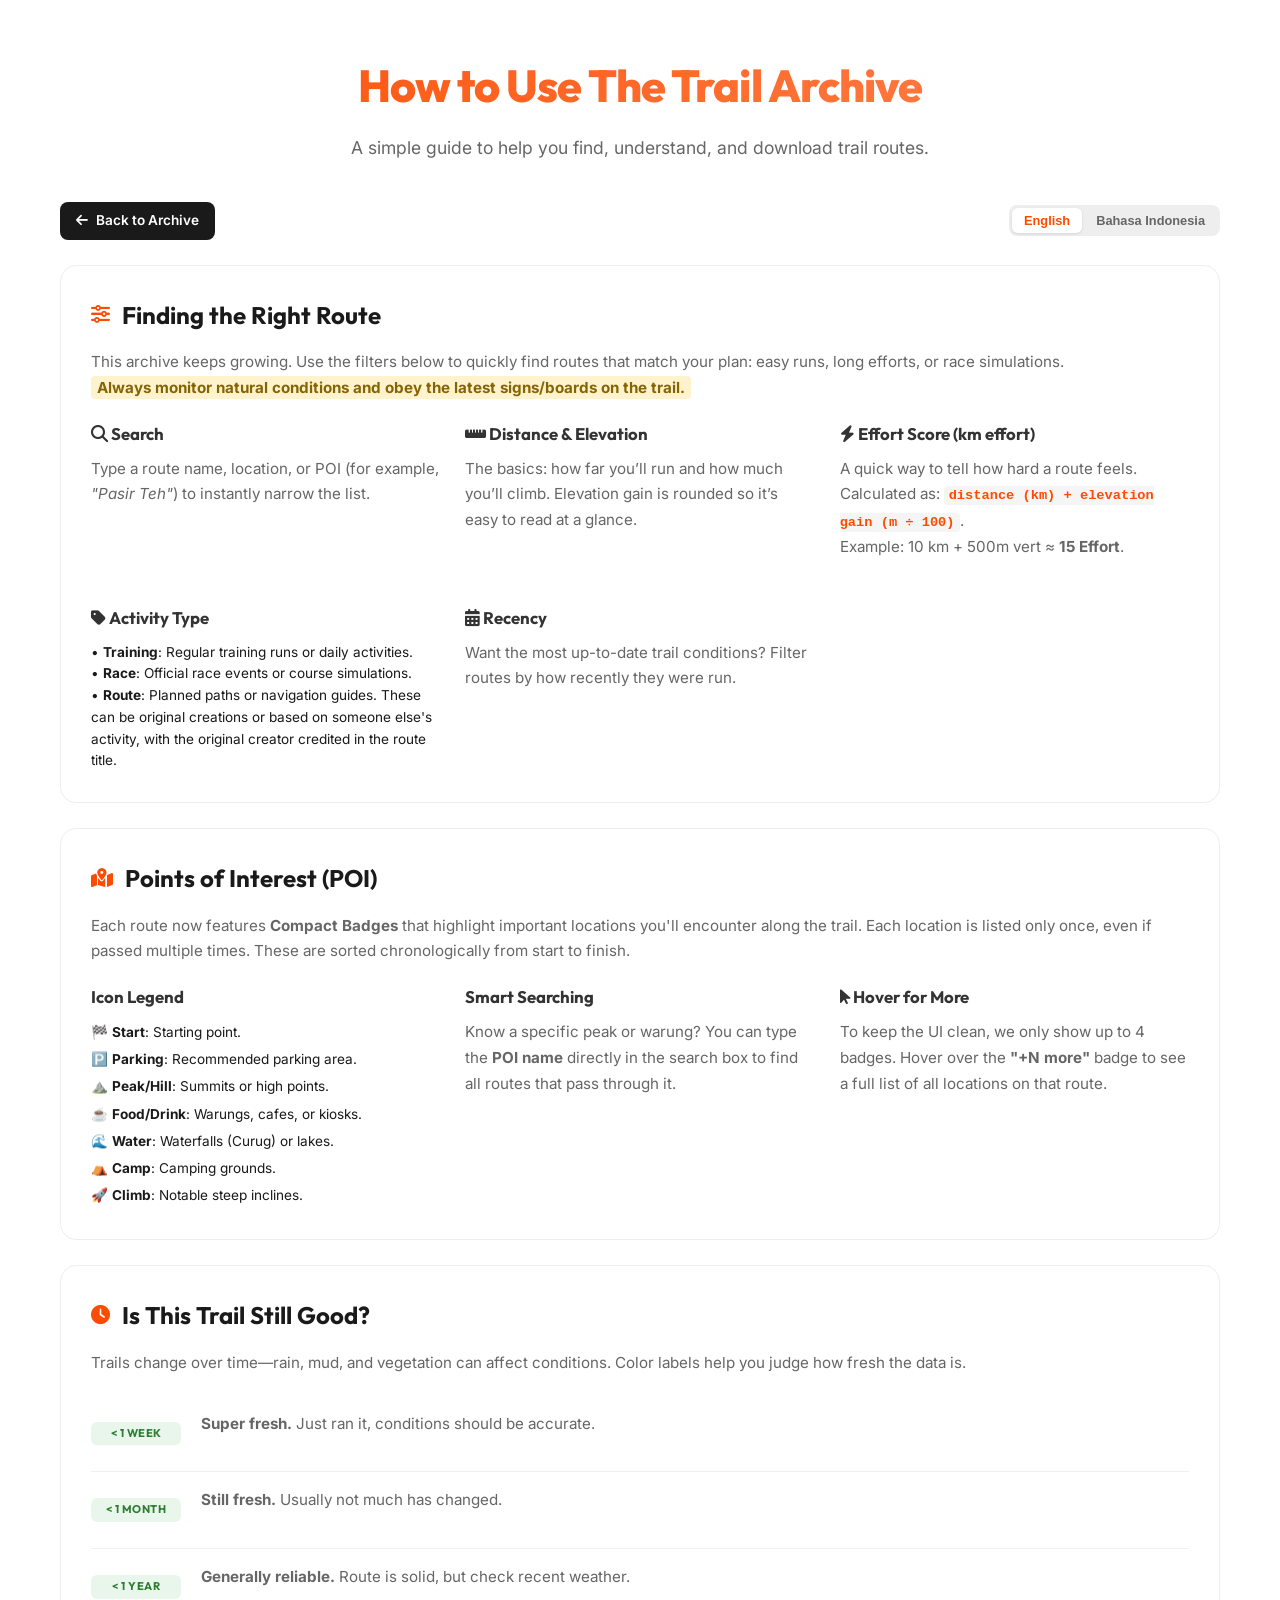
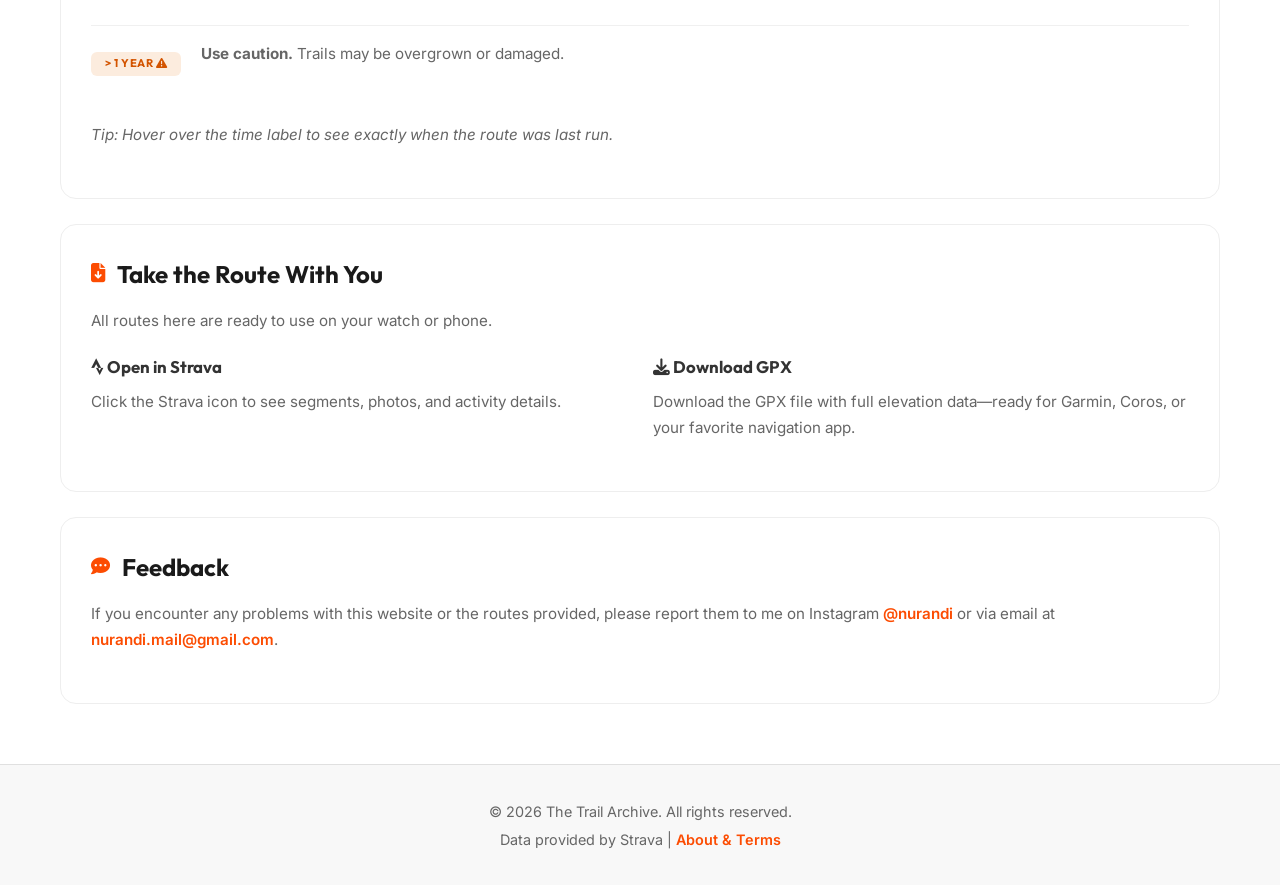
==== commit 007ae502: "UI: Synchronize help page footer with main page and add About modal" ====
--- a/help.html
+++ b/help.html
@@ -442,9 +442,26 @@
         </section>
     </main>
 
-    <footer style="text-align: center; padding: 40px; color: #888; font-size: 0.9rem;">
-        &copy; 2026 The Trail Archive
+    <footer>
+        <div class="container">
+            <p>&copy; 2026 The Trail Archive. All rights reserved.</p>
+            <p>Data provided by Strava | <a href="#" id="aboutLink">About & Terms</a></p>
+        </div>
     </footer>
+
+    <!-- About Modal -->
+    <div id="aboutModal" class="modal">
+        <div class="modal-content">
+            <span class="close" id="closeAbout">&times;</span>
+            <h2>About & Terms</h2>
+            <div id="aboutContent" class="toc-text">
+                <!-- Loaded from legal.json -->
+            </div>
+            <div class="modal-actions">
+                <button id="closeAboutBtn" class="btn btn-primary">Close</button>
+            </div>
+        </div>
+    </div>
 
     <script>
         function setLang(lang) {
@@ -482,9 +499,48 @@
             localStorage.setItem('trail_lang', lang);
         }
 
+        async function initLegal() {
+            try {
+                const response = await fetch('legal.json');
+                if (response.ok) {
+                    const legalData = await response.json();
+                    const aboutContent = document.getElementById('aboutContent');
+                    if (aboutContent && legalData.about) aboutContent.innerHTML = legalData.about;
+                }
+            } catch (e) {
+                console.error("Error loading legal.json:", e);
+            }
+        }
+
+        const aboutModal = document.getElementById("aboutModal");
+        const aboutLink = document.getElementById("aboutLink");
+        const closeAboutSpan = document.getElementById("closeAbout");
+        const closeAboutBtn = document.getElementById("closeAboutBtn");
+
+        if (aboutLink) {
+            aboutLink.onclick = function (e) {
+                e.preventDefault();
+                if (aboutModal) aboutModal.style.display = "block";
+            }
+        }
+
+        function closeAboutModal() {
+            if (aboutModal) aboutModal.style.display = "none";
+        }
+
+        if (closeAboutSpan) closeAboutSpan.onclick = closeAboutModal;
+        if (closeAboutBtn) closeAboutBtn.onclick = closeAboutModal;
+
+        window.onclick = function (event) {
+            if (event.target == aboutModal) {
+                closeAboutModal();
+            }
+        }
+
         document.addEventListener('DOMContentLoaded', () => {
             const savedLang = localStorage.getItem('trail_lang') || 'en';
             setLang(savedLang);
+            initLegal();
         });
     </script>
 </body>
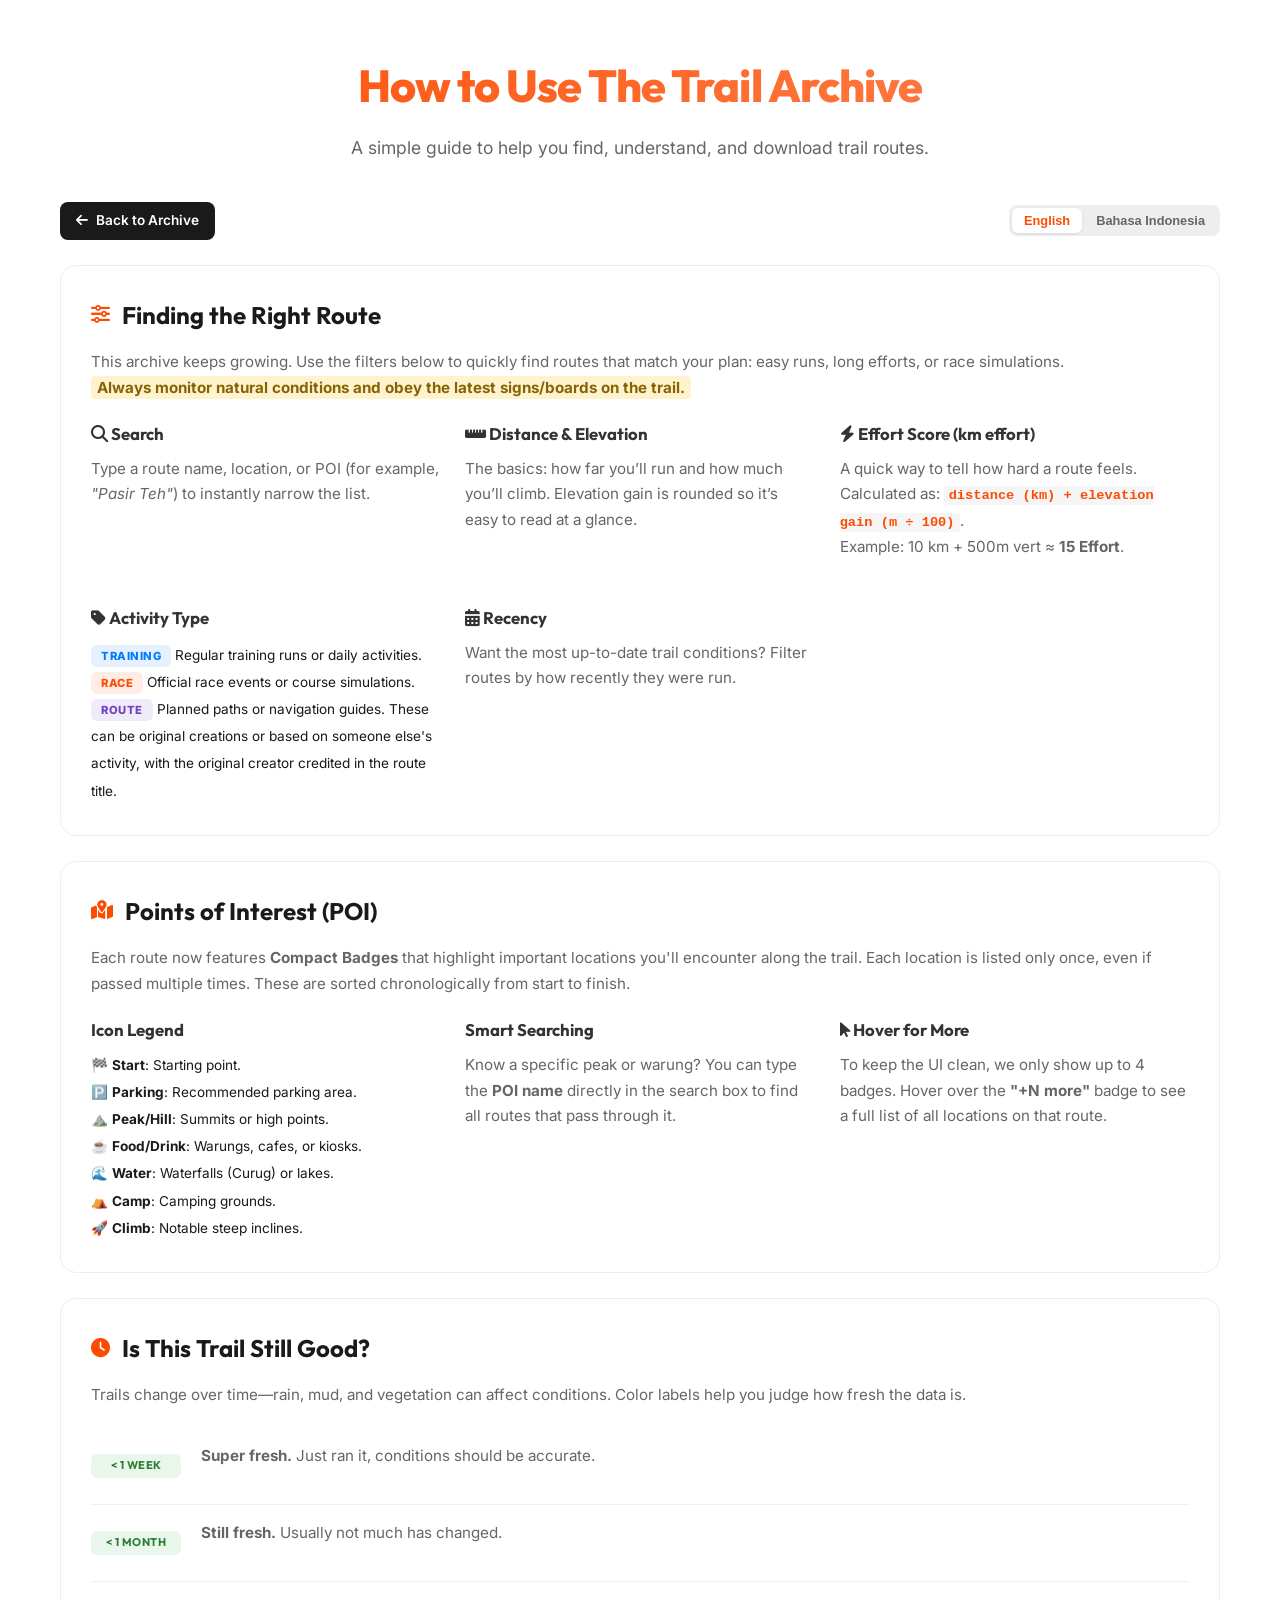
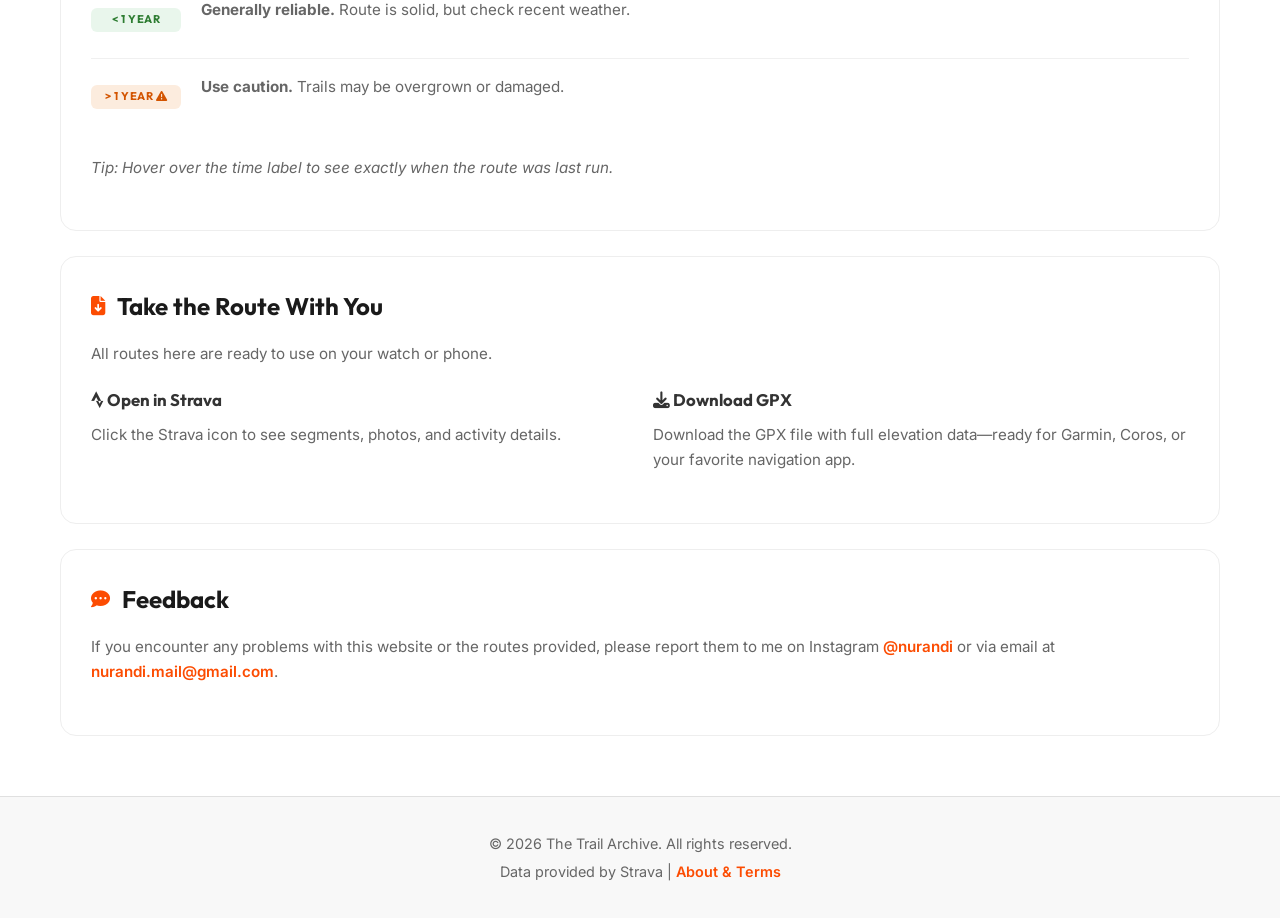
==== commit c2e57439: "Help: Styled activity types with badges to match main UI" ====
--- a/help.html
+++ b/help.html
@@ -2,12 +2,14 @@
 <html>
 
 <head>
+    <!-- Google Analytics -->
+    <script src="analytics.js"></script>
     <meta charset="UTF-8">
     <meta name="viewport" content="width=device-width, initial-scale=1.0">
     <meta name="description" content="Help guide and documentation for The Trail Archive features">
     <title>Help Guide - The Trail Archive</title>
     <link rel="stylesheet" href="https://cdnjs.cloudflare.com/ajax/libs/font-awesome/6.5.1/css/all.min.css">
-    <link rel="stylesheet" href="styles.css?v=1.4">
+    <link rel="stylesheet" href="styles.css?v=1.5">
     <style>
         .help-section {
             background: white;
@@ -275,17 +277,21 @@
                 <div class="feature-card">
                     <h3 lang="en"><i class="fas fa-tag"></i> Activity Type</h3>
                     <h3 lang="id"><i class="fas fa-tag"></i> Jenis Aktivitas</h3>
-                    <div lang="en" style="font-size: 0.85rem; margin-top: 10px; line-height: 1.6;">
-                        • <strong>Training</strong>: Regular training runs or daily activities.<br>
-                        • <strong>Race</strong>: Official race events or course simulations.<br>
-                        • <strong>Route</strong>: Planned paths or navigation guides. These can be original creations or
-                        based on someone else's activity, with the original creator credited in the route title.
+                    <div lang="en" style="font-size: 0.85rem; margin-top: 10px; line-height: 2;">
+                        <span class="route-type-badge training">Training</span> Regular training runs or daily
+                        activities.<br>
+                        <span class="route-type-badge race">Race</span> Official race events or course simulations.<br>
+                        <span class="route-type-badge route">Route</span> Planned paths or navigation guides. These can
+                        be original creations or based on someone else's activity, with the original creator credited in
+                        the route title.
                     </div>
-                    <div lang="id" style="font-size: 0.85rem; margin-top: 10px; line-height: 1.6;">
-                        • <strong>Training</strong>: Latihan rutin atau aktivitas lari harian.<br>
-                        • <strong>Race</strong>: Acara lomba resmi atau simulasi jalur lomba.<br>
-                        • <strong>Route</strong>: Rute atau rencana panduan navigasi. Bisa buatan saya atau
-                        berdasarkan aktivitas orang lain. Nama pembuat aslinya dicantumkan pada judul rute.
+                    <div lang="id" style="font-size: 0.85rem; margin-top: 10px; line-height: 2;">
+                        <span class="route-type-badge training">Training</span> Latihan rutin atau aktivitas lari
+                        harian.<br>
+                        <span class="route-type-badge race">Race</span> Acara lomba resmi atau simulasi jalur lomba.<br>
+                        <span class="route-type-badge route">Route</span> Rute atau rencana panduan navigasi. Bisa
+                        buatan saya atau berdasarkan aktivitas orang lain. Nama pembuat aslinya dicantumkan pada judul
+                        rute.
                     </div>
                 </div>
                 <div class="feature-card">
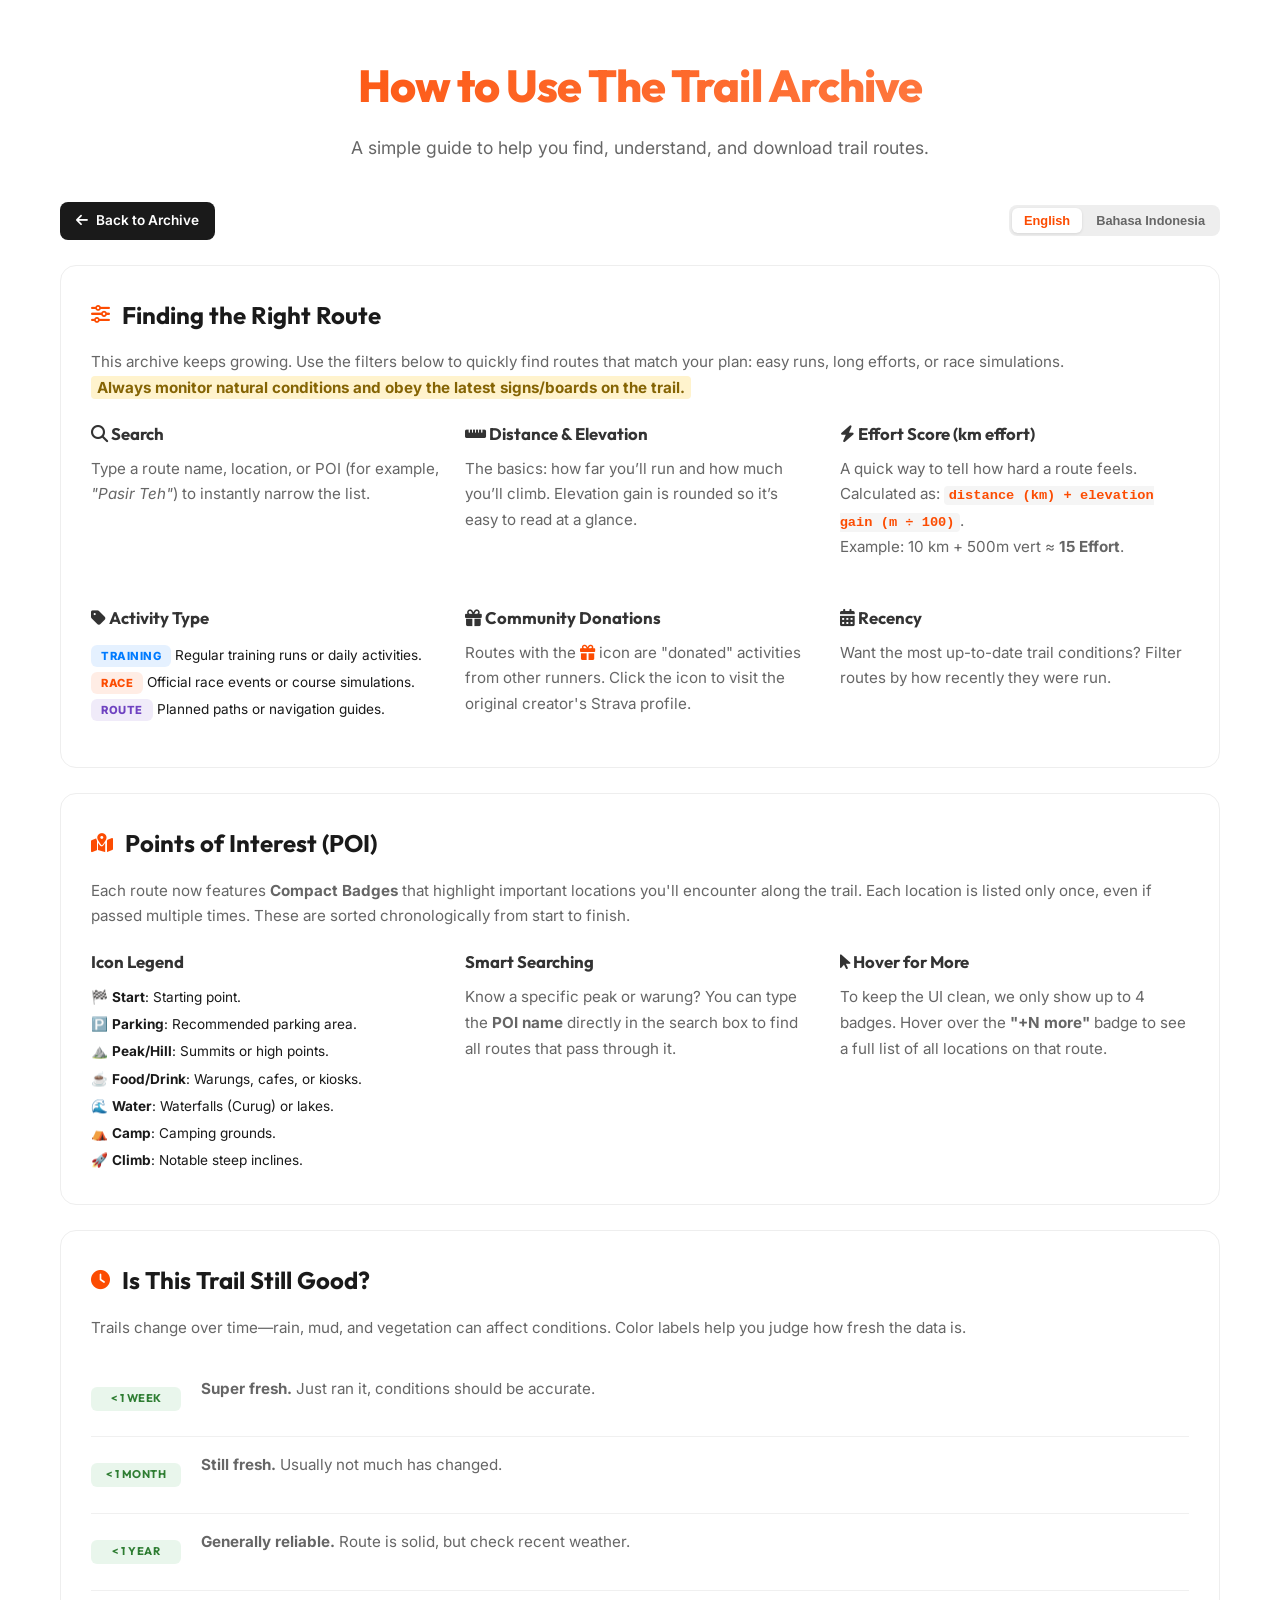
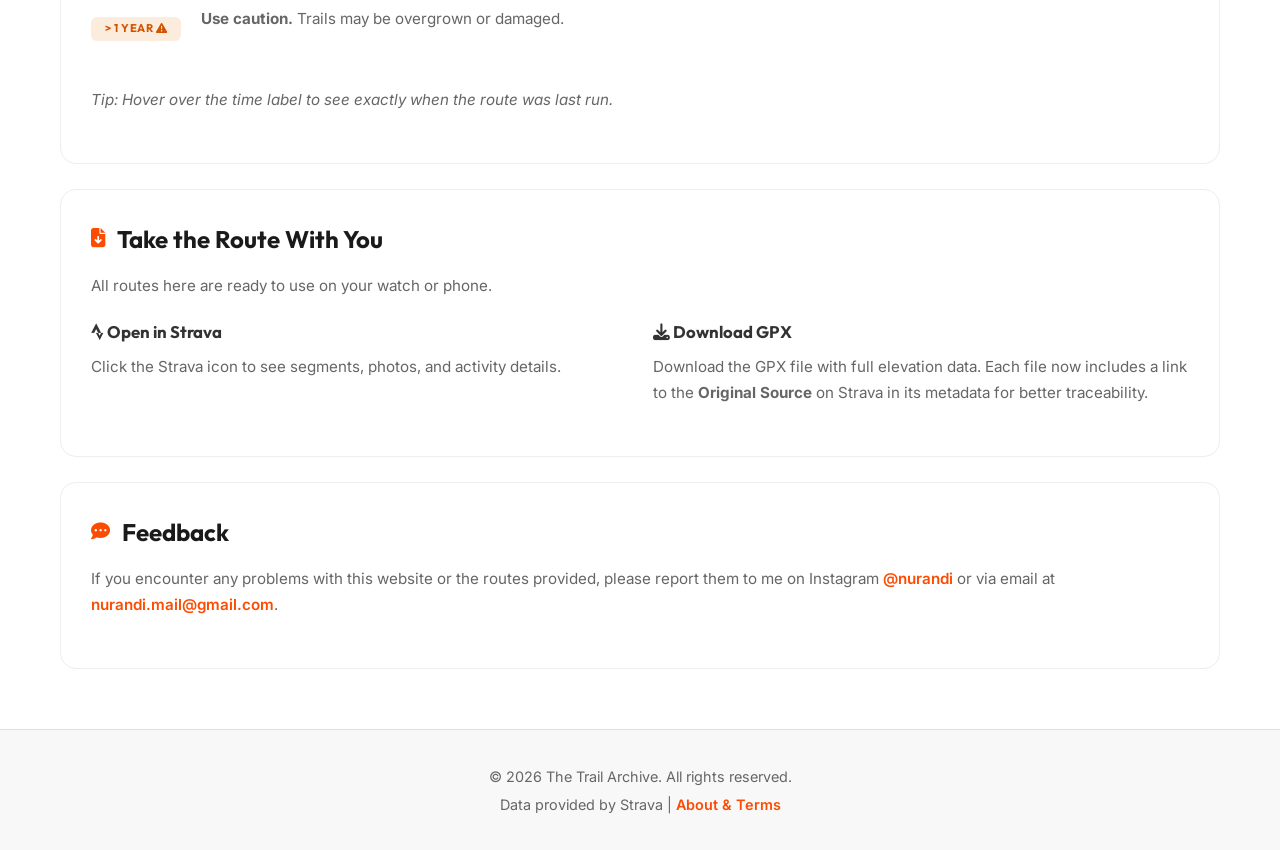
==== commit f063b10d: "docs: update help page with community donation and GPX source link info" ====
--- a/help.html
+++ b/help.html
@@ -9,7 +9,7 @@
     <meta name="description" content="Help guide and documentation for The Trail Archive features">
     <title>Help Guide - The Trail Archive</title>
     <link rel="stylesheet" href="https://cdnjs.cloudflare.com/ajax/libs/font-awesome/6.5.1/css/all.min.css">
-    <link rel="stylesheet" href="styles.css?v=1.5">
+    <link rel="stylesheet" href="styles.css?v=1.6">
     <style>
         .help-section {
             background: white;
@@ -281,18 +281,24 @@
                         <span class="route-type-badge training">Training</span> Regular training runs or daily
                         activities.<br>
                         <span class="route-type-badge race">Race</span> Official race events or course simulations.<br>
-                        <span class="route-type-badge route">Route</span> Planned paths or navigation guides. These can
-                        be original creations or based on someone else's activity, with the original creator credited in
-                        the route title.
+                        <span class="route-type-badge route">Route</span> Planned paths or navigation guides.
                     </div>
                     <div lang="id" style="font-size: 0.85rem; margin-top: 10px; line-height: 2;">
                         <span class="route-type-badge training">Training</span> Latihan rutin atau aktivitas lari
                         harian.<br>
                         <span class="route-type-badge race">Race</span> Acara lomba resmi atau simulasi jalur lomba.<br>
-                        <span class="route-type-badge route">Route</span> Rute atau rencana panduan navigasi. Bisa
-                        buatan saya atau berdasarkan aktivitas orang lain. Nama pembuat aslinya dicantumkan pada judul
-                        rute.
+                        <span class="route-type-badge route">Route</span> Rute atau rencana panduan navigasi.
                     </div>
+                </div>
+                <div class="feature-card">
+                    <h3 lang="en"><i class="fas fa-gift"></i> Community Donations</h3>
+                    <h3 lang="id"><i class="fas fa-gift"></i> Kontribusi Komunitas</h3>
+                    <p lang="en">Routes with the <i class="fas fa-gift" style="color: #fc4c02;"></i> icon are "donated"
+                        activities from other runners. Click the icon to visit the original creator's Strava profile.
+                    </p>
+                    <p lang="id">Rute dengan ikon <i class="fas fa-gift" style="color: #fc4c02;"></i> adalah aktivitas
+                        "donasi" dari pelari lain. Klik ikon tersebut untuk mengunjungi profil Strava pembuat aslinya.
+                    </p>
                 </div>
                 <div class="feature-card">
                     <h3 lang="en"><i class="fas fa-calendar-alt"></i> Recency</h3>
@@ -418,11 +424,10 @@
                 <div class="feature-card">
                     <h3 lang="en"><i class="fas fa-download"></i> Download GPX</h3>
                     <h3 lang="id"><i class="fas fa-download"></i> Download GPX</h3>
-                    <p lang="en">Download the GPX file with full elevation data—ready for Garmin, Coros, or your
-                        favorite navigation app.</p>
-                    <p lang="id">Unduh file GPX lengkap dengan data elevasi—siap dipakai di Garmin, Coros, atau
-                        aplikasi
-                        navigasi favorit.</p>
+                    <p lang="en">Download the GPX file with full elevation data. Each file now includes a link to the
+                        <strong>Original Source</strong> on Strava in its metadata for better traceability.</p>
+                    <p lang="id">Unduh file GPX lengkap dengan data elevasi. Setiap file sekarang menyertakan link
+                        <strong>Sumber Asli</strong> di Strava dalam metadatanya agar lebih mudah ditelusuri.</p>
                 </div>
             </div>
         </section>
--- a/styles.css
+++ b/styles.css
@@ -404,20 +404,25 @@
     min-height: 1.5rem;
 }
 
-.creator-badge {
-    background-color: #f0f0f0;
-    color: #666;
-    font-size: 0.75rem;
-    font-weight: 600;
-    text-transform: uppercase;
-    padding: 2px 6px;
-    border-radius: 4px;
+.creator-icon-link,
+.creator-icon-static {
+    color: #888;
+    font-size: 1.1rem;
     margin-right: 6px;
-    letter-spacing: 0.5px;
     vertical-align: middle;
-    border: 1px solid rgba(0, 0, 0, 0.05);
+    transition: var(--transition);
     display: inline-block;
+}
+
+.creator-icon-link:hover {
+    color: #fc4c02;
+    /* Strava Orange */
+    transform: scale(1.1);
+}
+
+.creator-icon-static {
     cursor: help;
+    opacity: 0.7;
 }
 
 
